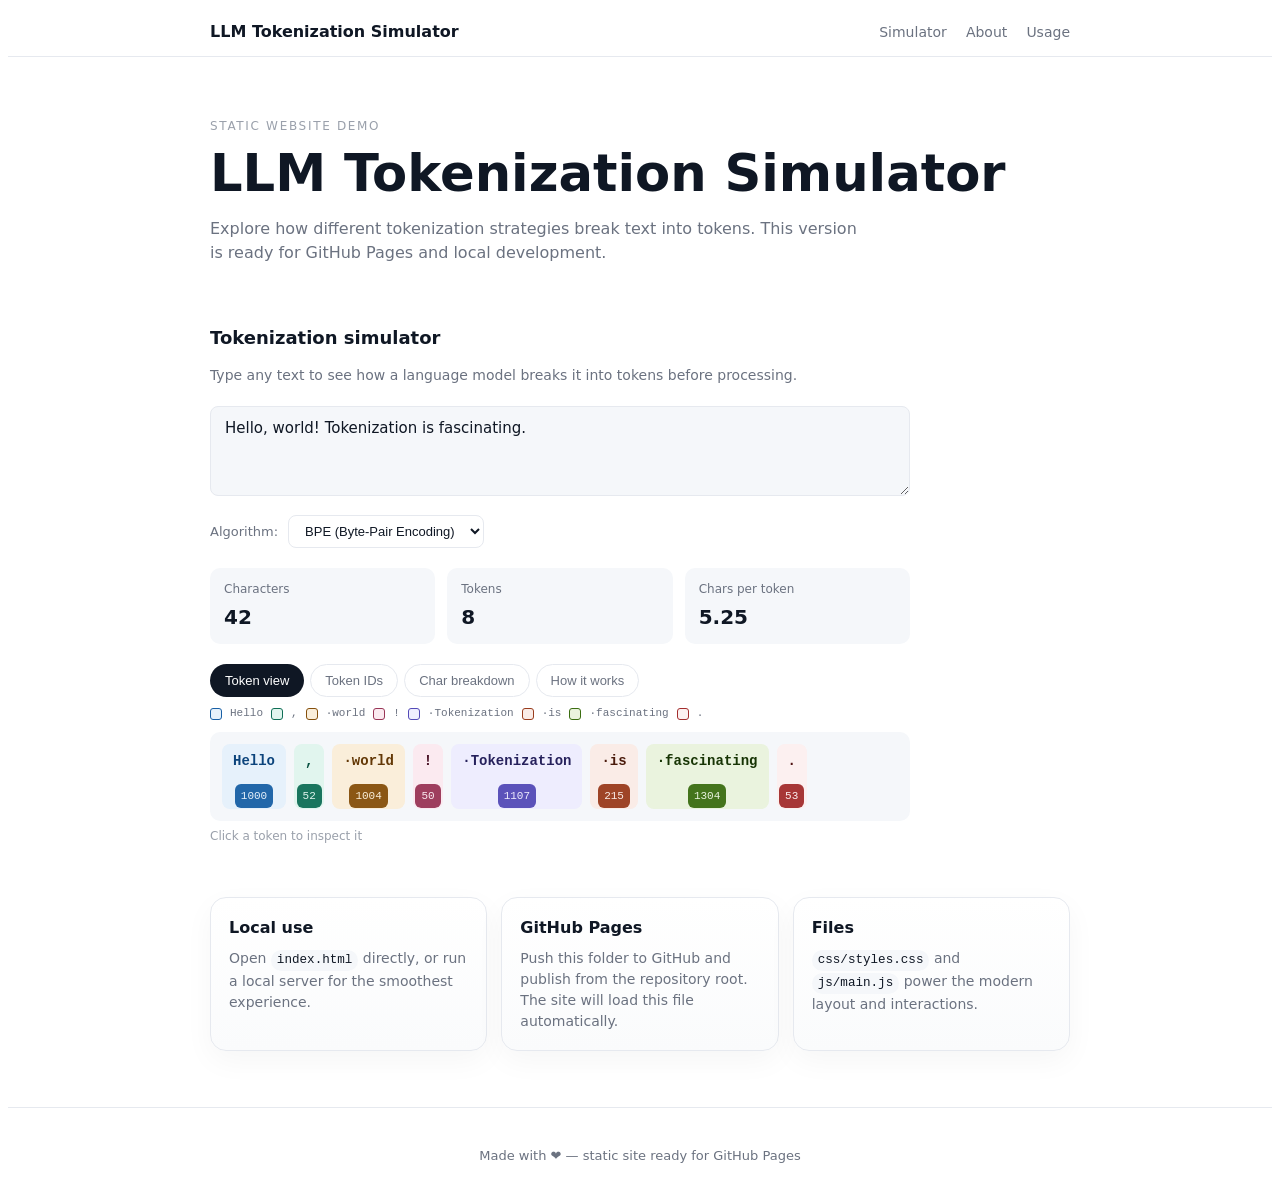
==== index.html @ 5b3cdf90 "Some edits" ====
<!doctype html>
<html lang="en">
<head>
  <meta charset="utf-8" />
  <meta name="viewport" content="width=device-width,initial-scale=1" />
  <title>LLM Tokenization Simulator</title>
  <meta name="description" content="Interactive simulator showing how text is tokenized by different algorithms (BPE, word-level, character-level)." />
  <link rel="stylesheet" href="css/styles.css" />
</head>
<body>
  <header class="site-header">
    <div class="container">
      <a class="brand" href="./">LLM Tokenization Simulator</a>
      <nav class="nav" aria-label="Primary">
        <a href="#sim">Simulator</a>
        <a href="#about">About</a>
        <a href="#usage">Usage</a>
      </nav>
    </div>
  </header>

  <main class="container">
    <section class="hero" id="about">
      <p class="eyebrow">Static website demo</p>
      <h1>LLM Tokenization Simulator</h1>
      <p class="hero-copy">Explore how different tokenization strategies break text into tokens. This version is ready for GitHub Pages and local development.</p>
    </section>

    <section class="wrap" id="sim" aria-labelledby="sim-title">
      <h2 id="sim-title">Tokenization simulator</h2>
      <p class="sub">Type any text to see how a language model breaks it into tokens before processing.</p>

      <textarea id="inp" placeholder="e.g. Hello, world! Tokenization is fascinating.">Hello, world! Tokenization is fascinating.</textarea>

      <div class="controls">
        <label for="algo" style="font-size:13px;color:var(--color-text-secondary)">Algorithm:</label>
        <select id="algo">
          <option value="bpe">BPE (Byte-Pair Encoding)</option>
          <option value="word">Whitespace / word-level</option>
          <option value="char">Character-level</option>
        </select>
      </div>

      <div class="stats">
        <div class="stat"><div class="stat-label">Characters</div><div class="stat-val" id="s-char">0</div></div>
        <div class="stat"><div class="stat-label">Tokens</div><div class="stat-val" id="s-tok">0</div></div>
        <div class="stat"><div class="stat-label">Chars per token</div><div class="stat-val" id="s-ratio">0</div></div>
      </div>

      <div class="tab-row" role="tablist" aria-label="Tokenization views">
        <button class="tab on" type="button" data-tab="vis">Token view</button>
        <button class="tab" type="button" data-tab="ids">Token IDs</button>
        <button class="tab" type="button" data-tab="chars">Char breakdown</button>
        <button class="tab" type="button" data-tab="learn">How it works</button>
      </div>

      <div id="tab-vis">
        <div class="legend" id="legend"></div>
        <div class="token-row" id="tok-row"><span class="empty">Start typing above...</span></div>
        <p class="hint">Click a token to inspect it</p>
        <div id="tok-detail"></div>
      </div>

      <div id="tab-ids" style="display:none">
        <div class="section-title">Token ID sequence</div>
        <div id="id-row" class="id-row"></div>
        <p class="hint">Each number is the vocabulary index the model sees — never raw text.</p>
      </div>

      <div id="tab-chars" style="display:none">
        <div class="section-title">Character → token mapping</div>
        <div class="char-row" id="char-row"></div>
        <div class="char-legend">
          <span class="legend-item"><span class="legend-swatch" style="background:#B5D4F4"></span>Start of token</span>
          <span class="legend-item"><span class="legend-swatch" style="background:#E6F1FB"></span>Continuation</span>
        </div>
      </div>

      <div id="tab-learn" style="display:none">
        <div class="info-box">
          <div class="info-box-title" id="learn-title"></div>
          <div class="info-body" id="learn-body"></div>
        </div>
        <div id="learn-facts" class="learn-facts"></div>
      </div>
    </section>

    <section class="info-grid" id="usage">
      <article class="card">
        <h3>Local use</h3>
        <p>Open <span class="inline-code">index.html</span> directly, or run a local server for the smoothest experience.</p>
      </article>
      <article class="card">
        <h3>GitHub Pages</h3>
        <p>Push this folder to GitHub and publish from the repository root. The site will load this file automatically.</p>
      </article>
      <article class="card">
        <h3>Files</h3>
        <p><span class="inline-code">css/styles.css</span> and <span class="inline-code">js/main.js</span> power the modern layout and interactions.</p>
      </article>
    </section>
  </main>

  <footer class="site-footer">
    <div class="container">Made with ❤️ — static site ready for GitHub Pages</div>
  </footer>

  <script src="js/main.js" defer></script>
</body>
</html>
---- css/styles.css ----
:root{
  --font-sans: Inter, ui-sans-serif, system-ui, -apple-system, "Segoe UI", Roboto, "Helvetica Neue", Arial;
  --font-mono: ui-monospace, SFMono-Regular, Menlo, Monaco, "Roboto Mono", "Courier New", monospace;
  --color-background-primary:#ffffff;
  --color-background-secondary:#f5f7fa;
  --color-text-primary:#0f1724;
  --color-text-secondary:#6b7280;
  --color-text-tertiary:#9aa0ab;
  --color-border-secondary:#e6e9ef;
  --color-border-tertiary:#e0e4ea;
  --color-text-info:#0b61a6;
  --border-radius-md:10px;
  --container-max:900px;
}

*{box-sizing:border-box}
html,body{height:100%}
body{font-family:var(--font-sans);background:var(--color-background-primary);color:var(--color-text-primary);line-height:1.5}
.container{max-width:var(--container-max);margin:0 auto;padding:20px}
.site-header{border-bottom:1px solid var(--color-border-secondary);background:linear-gradient(180deg,rgba(255,255,255,0.6),transparent)}
.site-header .container{display:flex;align-items:center;justify-content:space-between;padding:12px 20px}
.brand{font-weight:600;color:var(--color-text-primary);text-decoration:none}
.nav a{margin-left:14px;color:var(--color-text-secondary);text-decoration:none;font-size:14px}

.wrap{padding:18px 0;max-width:700px}
h1{font-size:clamp(2rem,4vw,3.2rem);line-height:1.1;margin:0 0 10px;color:var(--color-text-primary)}
.hero{padding:28px 0 10px}
.eyebrow{font-size:12px;letter-spacing:.14em;text-transform:uppercase;color:var(--color-text-tertiary);margin-bottom:10px}
.hero-copy{max-width:64ch;font-size:16px;color:var(--color-text-secondary)}
.info-grid{display:grid;grid-template-columns:repeat(3,1fr);gap:14px;margin:22px 0 6px}
.card{padding:18px;border:1px solid var(--color-border-secondary);border-radius:16px;background:linear-gradient(180deg,#fff, #fafbfc);box-shadow:0 10px 30px rgba(15,23,36,.04)}
.card h3{margin:0 0 8px;font-size:16px;color:var(--color-text-primary)}
.card p{margin:0;color:var(--color-text-secondary);font-size:14px}
.inline-code{display:inline-block;padding:1px 6px;border-radius:999px;background:var(--color-background-secondary);font-family:var(--font-mono);font-size:.9em;color:var(--color-text-primary)}
h2{font-size:18px;font-weight:600;color:var(--color-text-primary);margin-bottom:6px}
.sub{font-size:14px;color:var(--color-text-secondary);margin-bottom:1.25rem}
textarea{width:100%;min-height:90px;padding:12px 14px;font-size:15px;font-family:var(--font-sans);resize:vertical;border-radius:8px;background:var(--color-background-secondary);color:var(--color-text-primary);border:1px solid var(--color-border-secondary)}
textarea:focus{outline:none;border-color:var(--color-text-info);box-shadow:0 4px 18px rgba(11,97,166,0.08)}
.controls{display:flex;gap:10px;flex-wrap:wrap;margin-top:12px;align-items:center}
select{padding:7px 12px;font-size:13px;border-radius:8px;border:1px solid var(--color-border-secondary);background:transparent;color:var(--color-text-primary)}
.stats{display:grid;grid-template-columns:repeat(3,1fr);gap:12px;margin:1.25rem 0}
.stat{background:var(--color-background-secondary);border-radius:10px;padding:12px 14px}
.stat-label{font-size:12px;color:var(--color-text-secondary);margin-bottom:4px}
.stat-val{font-size:20px;font-weight:600;color:var(--color-text-primary)}
.tab-row{display:flex;gap:6px;margin-bottom:8px}
.tab{padding:8px 14px;border-radius:999px;border:1px solid var(--color-border-secondary);font-size:13px;cursor:pointer;background:transparent;color:var(--color-text-secondary);transition:all .15s}
.tab.on{background:var(--color-text-primary);color:var(--color-background-primary);border-color:transparent}
.legend{display:flex;flex-wrap:wrap;gap:8px;margin-bottom:10px}
.legend-item{display:flex;align-items:center;gap:8px;font-size:12px;color:var(--color-text-secondary)}
.legend-swatch{width:12px;height:12px;border-radius:3px}
.token-row{display:flex;flex-wrap:wrap;gap:8px;min-height:40px;padding:12px;background:var(--color-background-secondary);border-radius:10px}
.tok{display:inline-flex;flex-direction:column;align-items:center;border-radius:8px;overflow:hidden;cursor:pointer;transition:transform .12s;border:1px solid transparent}
.tok:hover{transform:translateY(-3px)}
.tok.active{border-color:rgba(0,0,0,.08)}
.tok-text{padding:6px 10px;font-size:14px;font-family:var(--font-mono);font-weight:600;white-space:pre}
.tok-id{padding:4px 6px;font-size:11px;font-family:var(--font-mono);opacity:.95;border-radius:6px;margin-top:6px}
.char-row{display:flex;flex-wrap:wrap;gap:6px;min-height:36px;padding:10px;background:var(--color-background-secondary);border-radius:10px;font-family:var(--font-mono);font-size:13px}
.char-box{padding:4px 8px;border-radius:6px}
.info-box{margin-top:1.25rem;padding:14px;border-radius:10px;background:var(--color-background-secondary);border:1px solid var(--color-border-tertiary)}
.info-box-title{font-size:14px;font-weight:600;color:var(--color-text-primary);margin-bottom:6px}
.info-body{font-size:13px;color:var(--color-text-secondary);line-height:1.6}
.hint{font-size:12px;color:var(--color-text-tertiary);margin-top:6px}
.id-row{font-family:var(--font-mono);font-size:13px;padding:12px;background:var(--color-background-secondary);border-radius:10px;word-break:break-all;line-height:1.9;color:var(--color-text-primary)}

.site-footer{border-top:1px solid var(--color-border-secondary);margin-top:30px;padding:18px 0;text-align:center;color:var(--color-text-secondary);font-size:13px}

.learn-facts{display:grid;grid-template-columns:repeat(2,1fr);gap:10px;margin-top:10px}
.char-legend{display:flex;gap:10px;flex-wrap:wrap;margin-top:10px}

@media (max-width:640px){
  .stats{grid-template-columns:repeat(1,1fr)}
  .site-header .container{padding:12px}
  .info-grid{grid-template-columns:1fr}
  .learn-facts{grid-template-columns:1fr}
}
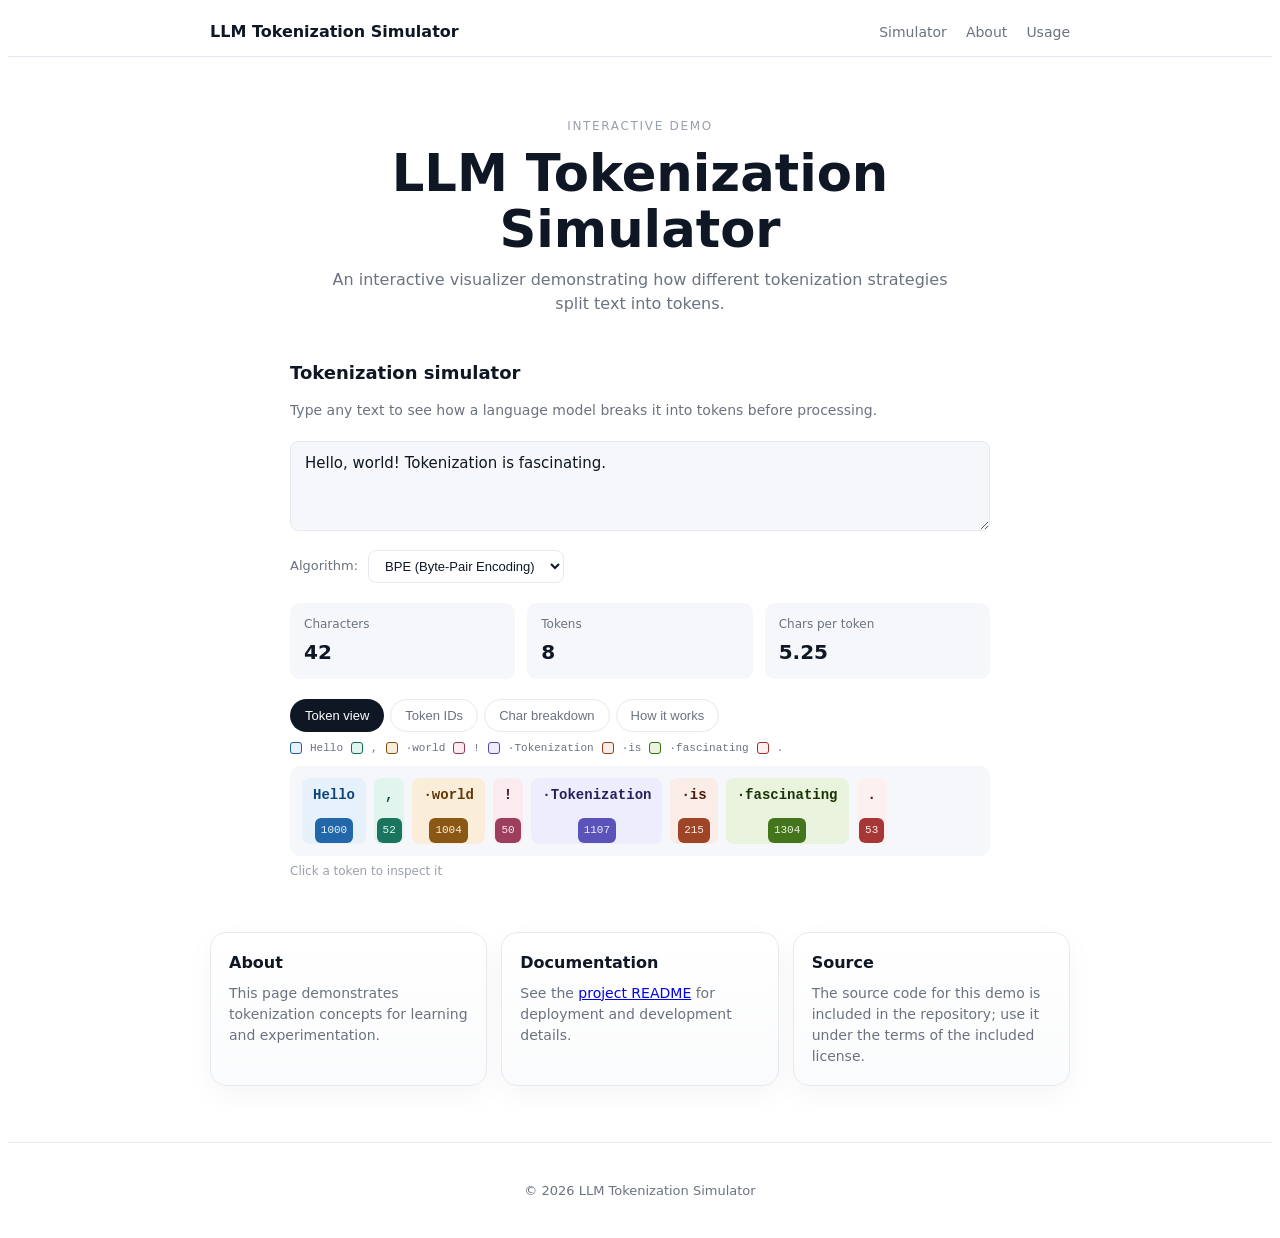
==== commit 2c6fda15: "Update index.html for improved clarity and interactivity in demo content" ====
--- a/index.html
+++ b/index.html
@@ -21,9 +21,9 @@
 
   <main class="container">
     <section class="hero" id="about">
-      <p class="eyebrow">Static website demo</p>
+      <p class="eyebrow">Interactive demo</p>
       <h1>LLM Tokenization Simulator</h1>
-      <p class="hero-copy">Explore how different tokenization strategies break text into tokens. This version is ready for GitHub Pages and local development.</p>
+      <p class="hero-copy">An interactive visualizer demonstrating how different tokenization strategies split text into tokens.</p>
     </section>
 
     <section class="wrap" id="sim" aria-labelledby="sim-title">
@@ -87,22 +87,22 @@
 
     <section class="info-grid" id="usage">
       <article class="card">
-        <h3>Local use</h3>
-        <p>Open <span class="inline-code">index.html</span> directly, or run a local server for the smoothest experience.</p>
+        <h3>About</h3>
+        <p>This page demonstrates tokenization concepts for learning and experimentation.</p>
       </article>
       <article class="card">
-        <h3>GitHub Pages</h3>
-        <p>Push this folder to GitHub and publish from the repository root. The site will load this file automatically.</p>
+        <h3>Documentation</h3>
+        <p>See the <a href="README.md">project README</a> for deployment and development details.</p>
       </article>
       <article class="card">
-        <h3>Files</h3>
-        <p><span class="inline-code">css/styles.css</span> and <span class="inline-code">js/main.js</span> power the modern layout and interactions.</p>
+        <h3>Source</h3>
+        <p>The source code for this demo is included in the repository; use it under the terms of the included license.</p>
       </article>
     </section>
   </main>
 
   <footer class="site-footer">
-    <div class="container">Made with ❤️ — static site ready for GitHub Pages</div>
+    <div class="container">© 2026 LLM Tokenization Simulator</div>
   </footer>
 
   <script src="js/main.js" defer></script>
--- a/css/styles.css
+++ b/css/styles.css
@@ -16,13 +16,23 @@
 *{box-sizing:border-box}
 html,body{height:100%}
 body{font-family:var(--font-sans);background:var(--color-background-primary);color:var(--color-text-primary);line-height:1.5}
-.container{max-width:var(--container-max);margin:0 auto;padding:20px}
+.container{max-width:var(--container-max);margin:0 auto;padding:20px;width:100%}
 .site-header{border-bottom:1px solid var(--color-border-secondary);background:linear-gradient(180deg,rgba(255,255,255,0.6),transparent)}
 .site-header .container{display:flex;align-items:center;justify-content:space-between;padding:12px 20px}
 .brand{font-weight:600;color:var(--color-text-primary);text-decoration:none}
 .nav a{margin-left:14px;color:var(--color-text-secondary);text-decoration:none;font-size:14px}
 
-.wrap{padding:18px 0;max-width:700px}
+.wrap{padding:18px 0;max-width:700px;margin:0 auto}
+h1{font-size:clamp(2rem,4vw,3.2rem);line-height:1.1;margin:0 0 10px;color:var(--color-text-primary)}
+.hero{padding:28px 0 10px;text-align:center;max-width:760px;margin:0 auto}
+.hero-copy{max-width:64ch;font-size:16px;color:var(--color-text-secondary);margin:0 auto}
+.info-grid{display:grid;grid-template-columns:repeat(3,1fr);gap:14px;margin:22px auto 6px;max-width:900px}
+.site-footer .container{text-align:center}
+h1{font-size:clamp(2rem,4vw,3.2rem);line-height:1.1;margin:0 0 10px;color:var(--color-text-primary)}
+.hero{padding:28px 0 10px}
+.eyebrow{font-size:12px;letter-spacing:.14em;text-transform:uppercase;color:var(--color-text-tertiary);margin-bottom:10px}
+.hero-copy{max-width:64ch;font-size:16px;color:var(--color-text-secondary)}
+.info-grid{display:grid;grid-template-columns:repeat(3,1fr);gap:14px;margin:22px 0 6px}
 h1{font-size:clamp(2rem,4vw,3.2rem);line-height:1.1;margin:0 0 10px;color:var(--color-text-primary)}
 .hero{padding:28px 0 10px}
 .eyebrow{font-size:12px;letter-spacing:.14em;text-transform:uppercase;color:var(--color-text-tertiary);margin-bottom:10px}
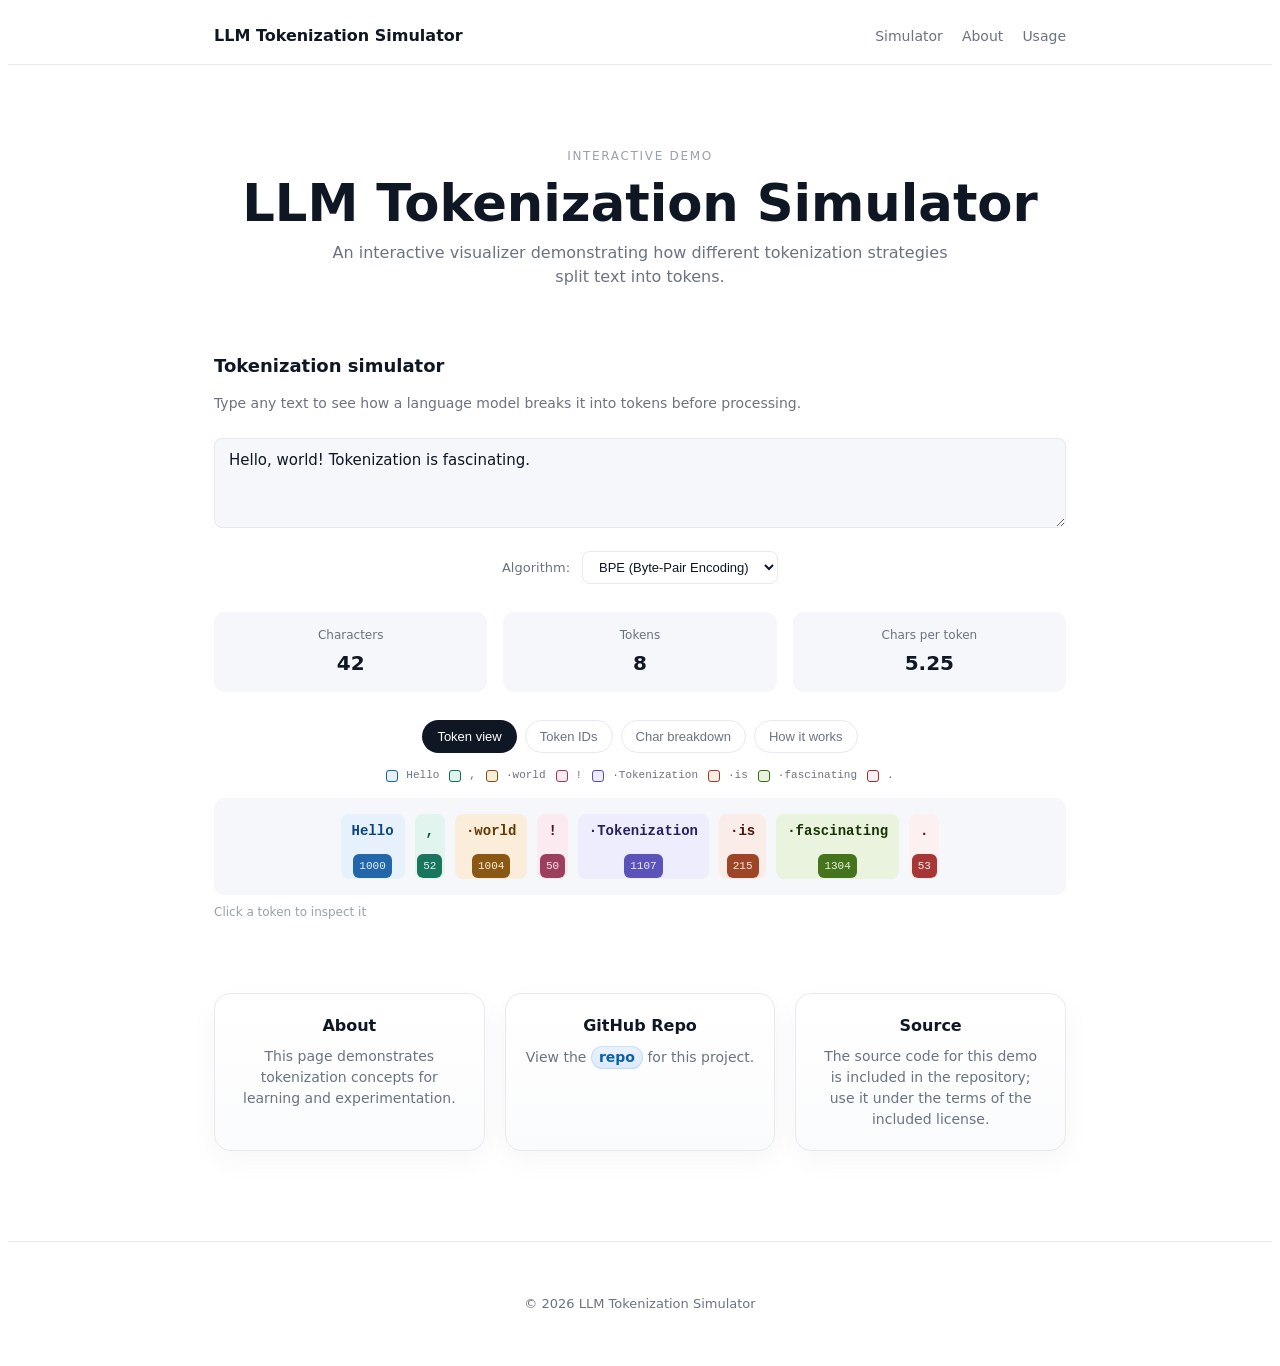
==== commit a45daa59: "Update README and index.html for improved clarity and GitHub repository link" ====
--- a/index.html
+++ b/index.html
@@ -91,8 +91,8 @@
         <p>This page demonstrates tokenization concepts for learning and experimentation.</p>
       </article>
       <article class="card">
-        <h3>Documentation</h3>
-        <p>See the <a href="README.md">project README</a> for deployment and development details.</p>
+        <h3>GitHub Repo</h3>
+        <p>View the <a class="repo-link" href="https://github.com/Michael-lhany/Tokenization" target="_blank" rel="noreferrer">repo</a> for this project.</p>
       </article>
       <article class="card">
         <h3>Source</h3>
--- a/css/styles.css
+++ b/css/styles.css
@@ -16,70 +16,62 @@
 *{box-sizing:border-box}
 html,body{height:100%}
 body{font-family:var(--font-sans);background:var(--color-background-primary);color:var(--color-text-primary);line-height:1.5}
-.container{max-width:var(--container-max);margin:0 auto;padding:20px;width:100%}
+.container{max-width:var(--container-max);margin:0 auto;padding:28px 24px;width:100%}
 .site-header{border-bottom:1px solid var(--color-border-secondary);background:linear-gradient(180deg,rgba(255,255,255,0.6),transparent)}
-.site-header .container{display:flex;align-items:center;justify-content:space-between;padding:12px 20px}
+.site-header .container{display:flex;align-items:center;justify-content:space-between;padding:16px 24px}
 .brand{font-weight:600;color:var(--color-text-primary);text-decoration:none}
 .nav a{margin-left:14px;color:var(--color-text-secondary);text-decoration:none;font-size:14px}
 
-.wrap{padding:18px 0;max-width:700px;margin:0 auto}
+.wrap{padding:30px 0 24px;max-width:860px;margin:0 auto}
 h1{font-size:clamp(2rem,4vw,3.2rem);line-height:1.1;margin:0 0 10px;color:var(--color-text-primary)}
-.hero{padding:28px 0 10px;text-align:center;max-width:760px;margin:0 auto}
+.hero{padding:42px 0 18px;text-align:center;max-width:900px;margin:0 auto}
 .hero-copy{max-width:64ch;font-size:16px;color:var(--color-text-secondary);margin:0 auto}
-.info-grid{display:grid;grid-template-columns:repeat(3,1fr);gap:14px;margin:22px auto 6px;max-width:900px}
+.info-grid{display:grid;grid-template-columns:repeat(3,minmax(0,1fr));gap:20px;margin:36px auto 14px;max-width:1120px;justify-items:center}
 .site-footer .container{text-align:center}
-h1{font-size:clamp(2rem,4vw,3.2rem);line-height:1.1;margin:0 0 10px;color:var(--color-text-primary)}
-.hero{padding:28px 0 10px}
 .eyebrow{font-size:12px;letter-spacing:.14em;text-transform:uppercase;color:var(--color-text-tertiary);margin-bottom:10px}
-.hero-copy{max-width:64ch;font-size:16px;color:var(--color-text-secondary)}
-.info-grid{display:grid;grid-template-columns:repeat(3,1fr);gap:14px;margin:22px 0 6px}
-h1{font-size:clamp(2rem,4vw,3.2rem);line-height:1.1;margin:0 0 10px;color:var(--color-text-primary)}
-.hero{padding:28px 0 10px}
-.eyebrow{font-size:12px;letter-spacing:.14em;text-transform:uppercase;color:var(--color-text-tertiary);margin-bottom:10px}
-.hero-copy{max-width:64ch;font-size:16px;color:var(--color-text-secondary)}
-.info-grid{display:grid;grid-template-columns:repeat(3,1fr);gap:14px;margin:22px 0 6px}
-.card{padding:18px;border:1px solid var(--color-border-secondary);border-radius:16px;background:linear-gradient(180deg,#fff, #fafbfc);box-shadow:0 10px 30px rgba(15,23,36,.04)}
+.card{width:100%;padding:20px;border:1px solid var(--color-border-secondary);border-radius:16px;background:linear-gradient(180deg,#fff,#fafbfc);box-shadow:0 10px 30px rgba(15,23,36,.04);text-align:center}
 .card h3{margin:0 0 8px;font-size:16px;color:var(--color-text-primary)}
 .card p{margin:0;color:var(--color-text-secondary);font-size:14px}
+.repo-link{display:inline-block;padding:1px 8px;border-radius:999px;background:linear-gradient(180deg,#e9f2ff,#dce9ff);color:var(--color-text-info);text-decoration:none;font-weight:600;box-shadow:inset 0 0 0 1px rgba(11,97,166,.12)}
+.repo-link:hover{background:linear-gradient(180deg,#dce9ff,#cfe0fb);text-decoration:none}
 .inline-code{display:inline-block;padding:1px 6px;border-radius:999px;background:var(--color-background-secondary);font-family:var(--font-mono);font-size:.9em;color:var(--color-text-primary)}
 h2{font-size:18px;font-weight:600;color:var(--color-text-primary);margin-bottom:6px}
-.sub{font-size:14px;color:var(--color-text-secondary);margin-bottom:1.25rem}
+.sub{font-size:14px;color:var(--color-text-secondary);margin-bottom:1.5rem}
 textarea{width:100%;min-height:90px;padding:12px 14px;font-size:15px;font-family:var(--font-sans);resize:vertical;border-radius:8px;background:var(--color-background-secondary);color:var(--color-text-primary);border:1px solid var(--color-border-secondary)}
 textarea:focus{outline:none;border-color:var(--color-text-info);box-shadow:0 4px 18px rgba(11,97,166,0.08)}
-.controls{display:flex;gap:10px;flex-wrap:wrap;margin-top:12px;align-items:center}
+.controls{display:flex;gap:12px;flex-wrap:wrap;margin-top:16px;align-items:center;justify-content:center}
 select{padding:7px 12px;font-size:13px;border-radius:8px;border:1px solid var(--color-border-secondary);background:transparent;color:var(--color-text-primary)}
-.stats{display:grid;grid-template-columns:repeat(3,1fr);gap:12px;margin:1.25rem 0}
-.stat{background:var(--color-background-secondary);border-radius:10px;padding:12px 14px}
+.stats{display:grid;grid-template-columns:repeat(3,minmax(0,1fr));gap:16px;margin:1.75rem auto;justify-items:center;max-width:900px}
+.stat{width:100%;background:var(--color-background-secondary);border-radius:10px;padding:14px 16px;text-align:center}
 .stat-label{font-size:12px;color:var(--color-text-secondary);margin-bottom:4px}
 .stat-val{font-size:20px;font-weight:600;color:var(--color-text-primary)}
-.tab-row{display:flex;gap:6px;margin-bottom:8px}
+.tab-row{display:flex;gap:8px;margin:0 auto 14px;flex-wrap:wrap;justify-content:center}
 .tab{padding:8px 14px;border-radius:999px;border:1px solid var(--color-border-secondary);font-size:13px;cursor:pointer;background:transparent;color:var(--color-text-secondary);transition:all .15s}
 .tab.on{background:var(--color-text-primary);color:var(--color-background-primary);border-color:transparent}
-.legend{display:flex;flex-wrap:wrap;gap:8px;margin-bottom:10px}
+.legend{display:flex;flex-wrap:wrap;gap:10px;margin:0 auto 14px;justify-content:center}
 .legend-item{display:flex;align-items:center;gap:8px;font-size:12px;color:var(--color-text-secondary)}
 .legend-swatch{width:12px;height:12px;border-radius:3px}
-.token-row{display:flex;flex-wrap:wrap;gap:8px;min-height:40px;padding:12px;background:var(--color-background-secondary);border-radius:10px}
+.token-row{display:flex;flex-wrap:wrap;gap:10px;min-height:40px;padding:16px;background:var(--color-background-secondary);border-radius:10px;justify-content:center}
 .tok{display:inline-flex;flex-direction:column;align-items:center;border-radius:8px;overflow:hidden;cursor:pointer;transition:transform .12s;border:1px solid transparent}
 .tok:hover{transform:translateY(-3px)}
 .tok.active{border-color:rgba(0,0,0,.08)}
 .tok-text{padding:6px 10px;font-size:14px;font-family:var(--font-mono);font-weight:600;white-space:pre}
 .tok-id{padding:4px 6px;font-size:11px;font-family:var(--font-mono);opacity:.95;border-radius:6px;margin-top:6px}
-.char-row{display:flex;flex-wrap:wrap;gap:6px;min-height:36px;padding:10px;background:var(--color-background-secondary);border-radius:10px;font-family:var(--font-mono);font-size:13px}
+.char-row{display:flex;flex-wrap:wrap;gap:8px;min-height:36px;padding:14px;background:var(--color-background-secondary);border-radius:10px;font-family:var(--font-mono);font-size:13px;justify-content:center}
 .char-box{padding:4px 8px;border-radius:6px}
-.info-box{margin-top:1.25rem;padding:14px;border-radius:10px;background:var(--color-background-secondary);border:1px solid var(--color-border-tertiary)}
+.info-box{margin:1.5rem auto 0;padding:16px;border-radius:10px;background:var(--color-background-secondary);border:1px solid var(--color-border-tertiary);max-width:860px}
 .info-box-title{font-size:14px;font-weight:600;color:var(--color-text-primary);margin-bottom:6px}
 .info-body{font-size:13px;color:var(--color-text-secondary);line-height:1.6}
-.hint{font-size:12px;color:var(--color-text-tertiary);margin-top:6px}
-.id-row{font-family:var(--font-mono);font-size:13px;padding:12px;background:var(--color-background-secondary);border-radius:10px;word-break:break-all;line-height:1.9;color:var(--color-text-primary)}
-
-.site-footer{border-top:1px solid var(--color-border-secondary);margin-top:30px;padding:18px 0;text-align:center;color:var(--color-text-secondary);font-size:13px}
-
-.learn-facts{display:grid;grid-template-columns:repeat(2,1fr);gap:10px;margin-top:10px}
-.char-legend{display:flex;gap:10px;flex-wrap:wrap;margin-top:10px}
+.hint{font-size:12px;color:var(--color-text-tertiary);margin-top:8px}
+.id-row{font-family:var(--font-mono);font-size:13px;padding:14px;background:var(--color-background-secondary);border-radius:10px;word-break:break-all;line-height:1.9;color:var(--color-text-primary);text-align:center}
+.site-footer{border-top:1px solid var(--color-border-secondary);margin-top:48px;padding:24px 0;text-align:center;color:var(--color-text-secondary);font-size:13px}
+.learn-facts{display:grid;grid-template-columns:repeat(2,minmax(0,1fr));gap:12px;margin:12px auto 0;max-width:860px;justify-items:center}
+.char-legend{display:flex;gap:12px;flex-wrap:wrap;margin-top:12px;justify-content:center}
 
 @media (max-width:640px){
   .stats{grid-template-columns:repeat(1,1fr)}
-  .site-header .container{padding:12px}
+  .container{padding:20px 16px}
+  .site-header .container{padding:14px 16px}
   .info-grid{grid-template-columns:1fr}
   .learn-facts{grid-template-columns:1fr}
 }
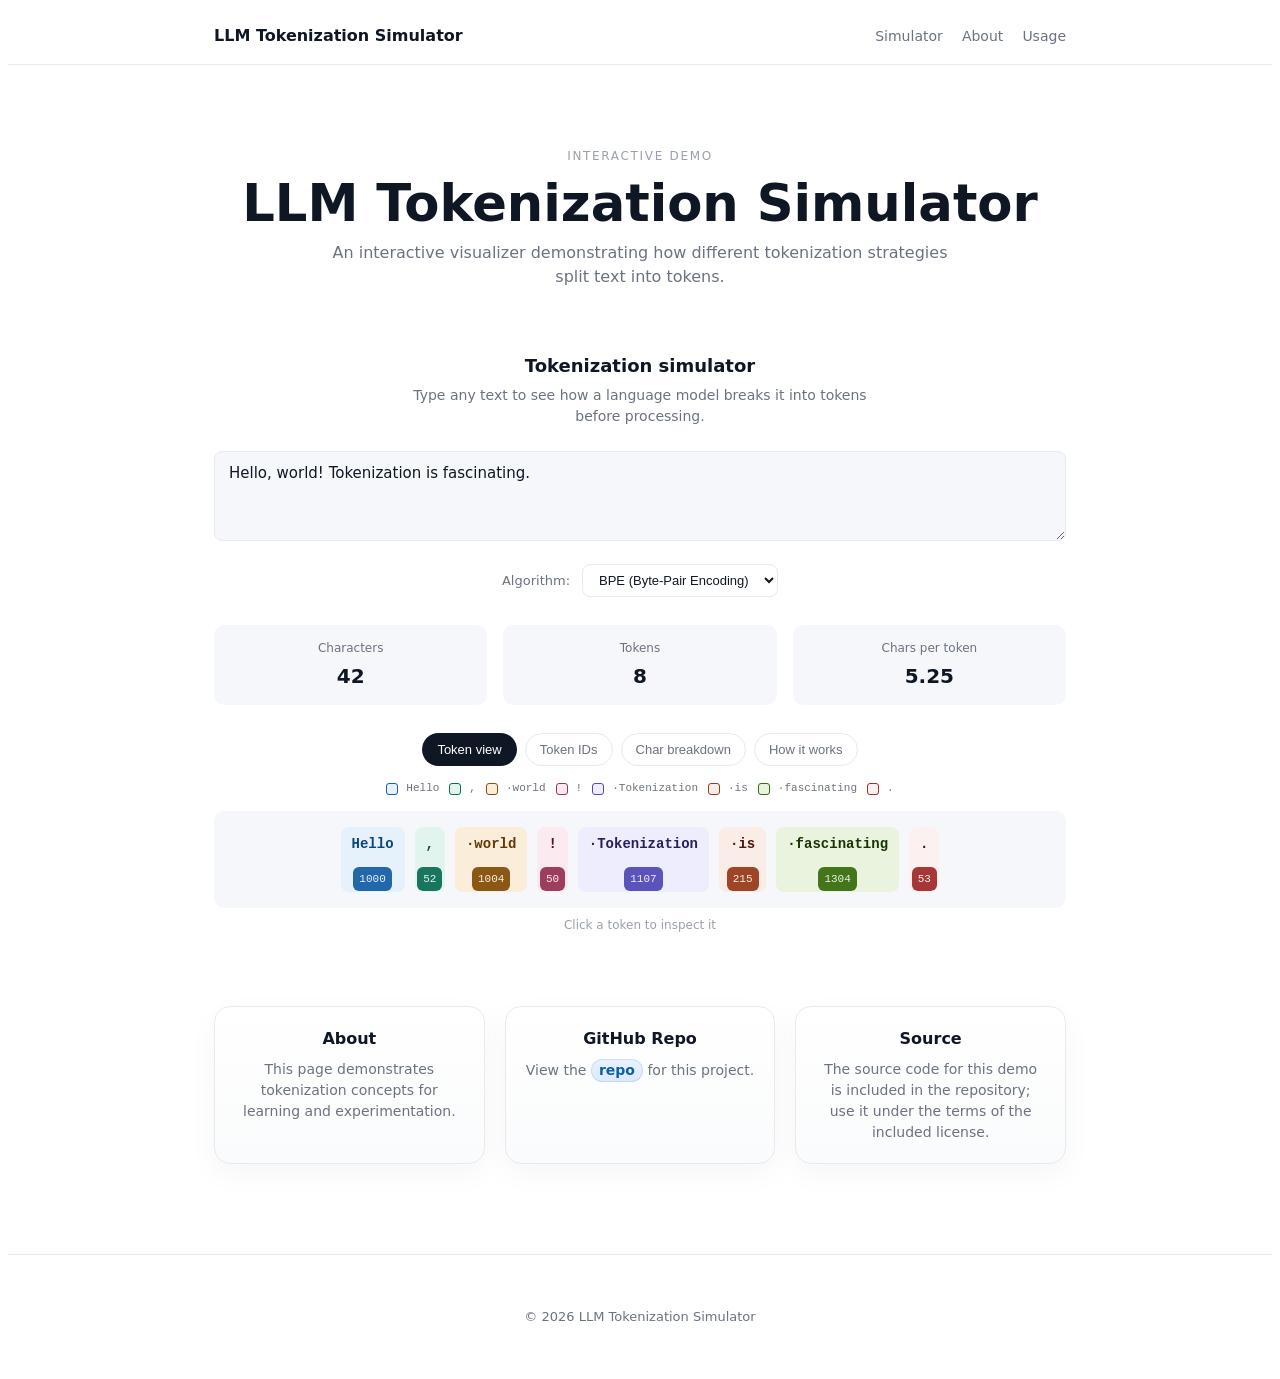
==== commit 55a559d9: "Add optional Cloudflare Web Analytics integration to index.html and update README" ====
--- a/index.html
+++ b/index.html
@@ -5,6 +5,17 @@
   <meta name="viewport" content="width=device-width,initial-scale=1" />
   <title>LLM Tokenization Simulator</title>
   <meta name="description" content="Interactive simulator showing how text is tokenized by different algorithms (BPE, word-level, character-level)." />
+  <script>
+    (function () {
+      const analyticsToken = "130a5f2f20254cdea8edfe001cabdd80";
+      if (!analyticsToken || analyticsToken === "130a5f2f20254cdea8edfe001cabdd80") return;
+      const script = document.createElement("script");
+      script.defer = true;
+      script.src = "https://static.cloudflareinsights.com/beacon.min.js";
+      script.setAttribute("data-cf-beacon", JSON.stringify({ token: analyticsToken }));
+      document.head.appendChild(script);
+    }());
+  </script>
   <link rel="stylesheet" href="css/styles.css" />
 </head>
 <body>
--- a/css/styles.css
+++ b/css/styles.css
@@ -35,8 +35,8 @@
 .repo-link{display:inline-block;padding:1px 8px;border-radius:999px;background:linear-gradient(180deg,#e9f2ff,#dce9ff);color:var(--color-text-info);text-decoration:none;font-weight:600;box-shadow:inset 0 0 0 1px rgba(11,97,166,.12)}
 .repo-link:hover{background:linear-gradient(180deg,#dce9ff,#cfe0fb);text-decoration:none}
 .inline-code{display:inline-block;padding:1px 6px;border-radius:999px;background:var(--color-background-secondary);font-family:var(--font-mono);font-size:.9em;color:var(--color-text-primary)}
-h2{font-size:18px;font-weight:600;color:var(--color-text-primary);margin-bottom:6px}
-.sub{font-size:14px;color:var(--color-text-secondary);margin-bottom:1.5rem}
+h2{font-size:18px;font-weight:600;color:var(--color-text-primary);margin-bottom:6px;text-align:center}
+.sub{font-size:14px;color:var(--color-text-secondary);margin:0 auto 1.5rem;max-width:56ch;text-align:center}
 textarea{width:100%;min-height:90px;padding:12px 14px;font-size:15px;font-family:var(--font-sans);resize:vertical;border-radius:8px;background:var(--color-background-secondary);color:var(--color-text-primary);border:1px solid var(--color-border-secondary)}
 textarea:focus{outline:none;border-color:var(--color-text-info);box-shadow:0 4px 18px rgba(11,97,166,0.08)}
 .controls{display:flex;gap:12px;flex-wrap:wrap;margin-top:16px;align-items:center;justify-content:center}
@@ -62,7 +62,7 @@
 .info-box{margin:1.5rem auto 0;padding:16px;border-radius:10px;background:var(--color-background-secondary);border:1px solid var(--color-border-tertiary);max-width:860px}
 .info-box-title{font-size:14px;font-weight:600;color:var(--color-text-primary);margin-bottom:6px}
 .info-body{font-size:13px;color:var(--color-text-secondary);line-height:1.6}
-.hint{font-size:12px;color:var(--color-text-tertiary);margin-top:8px}
+.hint{font-size:12px;color:var(--color-text-tertiary);margin-top:8px;text-align:center}
 .id-row{font-family:var(--font-mono);font-size:13px;padding:14px;background:var(--color-background-secondary);border-radius:10px;word-break:break-all;line-height:1.9;color:var(--color-text-primary);text-align:center}
 .site-footer{border-top:1px solid var(--color-border-secondary);margin-top:48px;padding:24px 0;text-align:center;color:var(--color-text-secondary);font-size:13px}
 .learn-facts{display:grid;grid-template-columns:repeat(2,minmax(0,1fr));gap:12px;margin:12px auto 0;max-width:860px;justify-items:center}
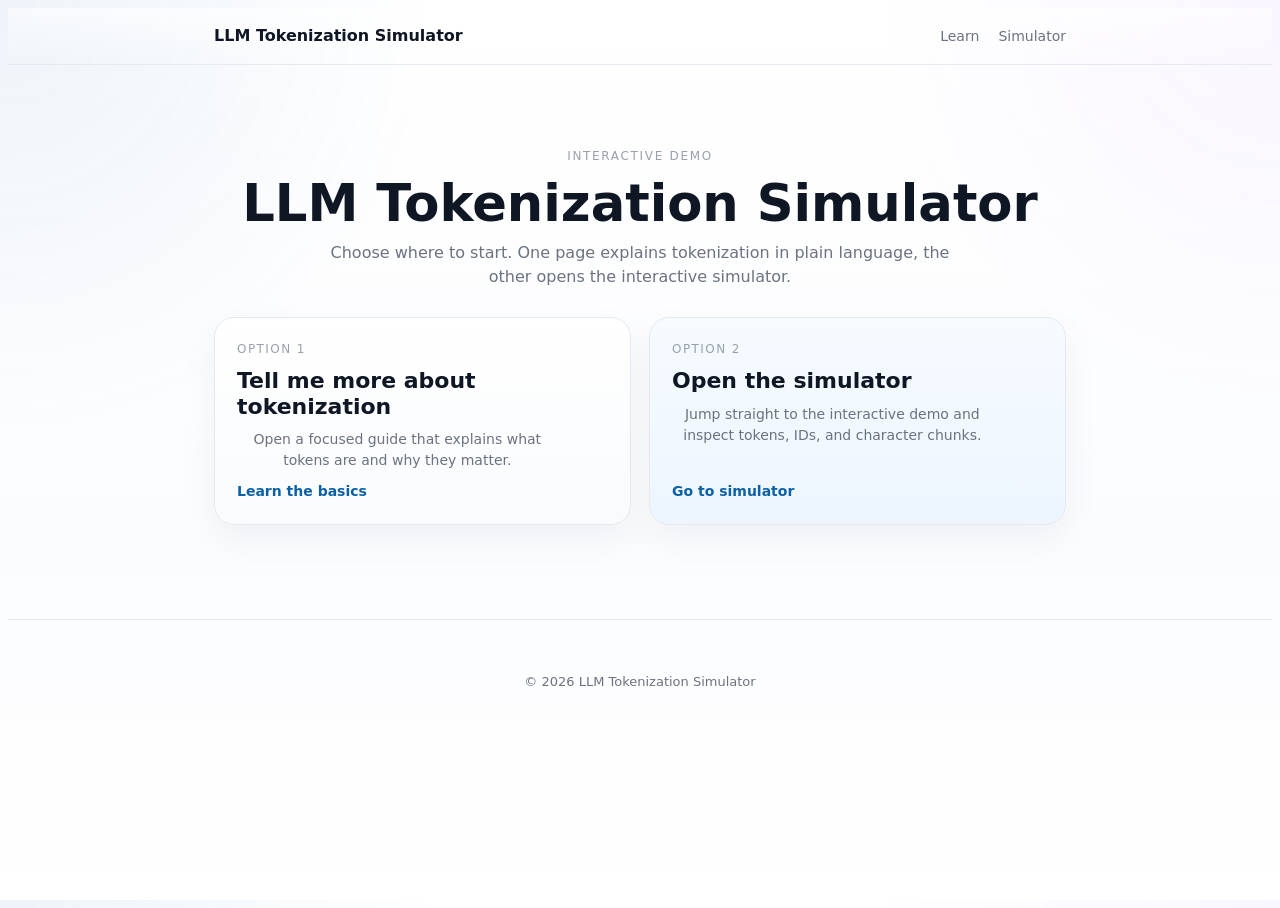
==== commit b1207b3e: "Refactor tokenization simulator: update styles, restructure HTML, and add educational content on tok" ====
--- a/index.html
+++ b/index.html
@@ -5,17 +5,6 @@
   <meta name="viewport" content="width=device-width,initial-scale=1" />
   <title>LLM Tokenization Simulator</title>
   <meta name="description" content="Interactive simulator showing how text is tokenized by different algorithms (BPE, word-level, character-level)." />
-  <script>
-    (function () {
-      const analyticsToken = "130a5f2f20254cdea8edfe001cabdd80";
-      if (!analyticsToken || analyticsToken === "130a5f2f20254cdea8edfe001cabdd80") return;
-      const script = document.createElement("script");
-      script.defer = true;
-      script.src = "https://static.cloudflareinsights.com/beacon.min.js";
-      script.setAttribute("data-cf-beacon", JSON.stringify({ token: analyticsToken }));
-      document.head.appendChild(script);
-    }());
-  </script>
   <link rel="stylesheet" href="css/styles.css" />
 </head>
 <body>
@@ -23,99 +12,37 @@
     <div class="container">
       <a class="brand" href="./">LLM Tokenization Simulator</a>
       <nav class="nav" aria-label="Primary">
-        <a href="#sim">Simulator</a>
-        <a href="#about">About</a>
-        <a href="#usage">Usage</a>
+        <a href="learn.html">Learn</a>
+        <a href="simulator.html">Simulator</a>
       </nav>
     </div>
   </header>
 
   <main class="container">
-    <section class="hero" id="about">
+    <section class="hero" id="home">
       <p class="eyebrow">Interactive demo</p>
       <h1>LLM Tokenization Simulator</h1>
-      <p class="hero-copy">An interactive visualizer demonstrating how different tokenization strategies split text into tokens.</p>
-    </section>
+      <p class="hero-copy">Choose where to start. One page explains tokenization in plain language, the other opens the interactive simulator.</p>
 
-    <section class="wrap" id="sim" aria-labelledby="sim-title">
-      <h2 id="sim-title">Tokenization simulator</h2>
-      <p class="sub">Type any text to see how a language model breaks it into tokens before processing.</p>
-
-      <textarea id="inp" placeholder="e.g. Hello, world! Tokenization is fascinating.">Hello, world! Tokenization is fascinating.</textarea>
-
-      <div class="controls">
-        <label for="algo" style="font-size:13px;color:var(--color-text-secondary)">Algorithm:</label>
-        <select id="algo">
-          <option value="bpe">BPE (Byte-Pair Encoding)</option>
-          <option value="word">Whitespace / word-level</option>
-          <option value="char">Character-level</option>
-        </select>
+      <div class="choice-grid" aria-label="Home options">
+        <a class="choice-card" href="learn.html">
+          <span class="choice-kicker">Option 1</span>
+          <h2>Tell me more about tokenization</h2>
+          <p>Open a focused guide that explains what tokens are and why they matter.</p>
+          <span class="choice-action">Learn the basics</span>
+        </a>
+        <a class="choice-card choice-card-accent" href="simulator.html">
+          <span class="choice-kicker">Option 2</span>
+          <h2>Open the simulator</h2>
+          <p>Jump straight to the interactive demo and inspect tokens, IDs, and character chunks.</p>
+          <span class="choice-action">Go to simulator</span>
+        </a>
       </div>
-
-      <div class="stats">
-        <div class="stat"><div class="stat-label">Characters</div><div class="stat-val" id="s-char">0</div></div>
-        <div class="stat"><div class="stat-label">Tokens</div><div class="stat-val" id="s-tok">0</div></div>
-        <div class="stat"><div class="stat-label">Chars per token</div><div class="stat-val" id="s-ratio">0</div></div>
-      </div>
-
-      <div class="tab-row" role="tablist" aria-label="Tokenization views">
-        <button class="tab on" type="button" data-tab="vis">Token view</button>
-        <button class="tab" type="button" data-tab="ids">Token IDs</button>
-        <button class="tab" type="button" data-tab="chars">Char breakdown</button>
-        <button class="tab" type="button" data-tab="learn">How it works</button>
-      </div>
-
-      <div id="tab-vis">
-        <div class="legend" id="legend"></div>
-        <div class="token-row" id="tok-row"><span class="empty">Start typing above...</span></div>
-        <p class="hint">Click a token to inspect it</p>
-        <div id="tok-detail"></div>
-      </div>
-
-      <div id="tab-ids" style="display:none">
-        <div class="section-title">Token ID sequence</div>
-        <div id="id-row" class="id-row"></div>
-        <p class="hint">Each number is the vocabulary index the model sees — never raw text.</p>
-      </div>
-
-      <div id="tab-chars" style="display:none">
-        <div class="section-title">Character → token mapping</div>
-        <div class="char-row" id="char-row"></div>
-        <div class="char-legend">
-          <span class="legend-item"><span class="legend-swatch" style="background:#B5D4F4"></span>Start of token</span>
-          <span class="legend-item"><span class="legend-swatch" style="background:#E6F1FB"></span>Continuation</span>
-        </div>
-      </div>
-
-      <div id="tab-learn" style="display:none">
-        <div class="info-box">
-          <div class="info-box-title" id="learn-title"></div>
-          <div class="info-body" id="learn-body"></div>
-        </div>
-        <div id="learn-facts" class="learn-facts"></div>
-      </div>
-    </section>
-
-    <section class="info-grid" id="usage">
-      <article class="card">
-        <h3>About</h3>
-        <p>This page demonstrates tokenization concepts for learning and experimentation.</p>
-      </article>
-      <article class="card">
-        <h3>GitHub Repo</h3>
-        <p>View the <a class="repo-link" href="https://github.com/Michael-lhany/Tokenization" target="_blank" rel="noreferrer">repo</a> for this project.</p>
-      </article>
-      <article class="card">
-        <h3>Source</h3>
-        <p>The source code for this demo is included in the repository; use it under the terms of the included license.</p>
-      </article>
     </section>
   </main>
 
   <footer class="site-footer">
     <div class="container">© 2026 LLM Tokenization Simulator</div>
   </footer>
-
-  <script src="js/main.js" defer></script>
 </body>
 </html>
--- a/css/styles.css
+++ b/css/styles.css
@@ -1,5 +1,5 @@
 :root{
-  --font-sans: Inter, ui-sans-serif, system-ui, -apple-system, "Segoe UI", Roboto, "Helvetica Neue", Arial;
+  --font-sans: "Avenir Next", "Segoe UI", ui-sans-serif, system-ui, -apple-system, Roboto, "Helvetica Neue", Arial;
   --font-mono: ui-monospace, SFMono-Regular, Menlo, Monaco, "Roboto Mono", "Courier New", monospace;
   --color-background-primary:#ffffff;
   --color-background-secondary:#f5f7fa;
@@ -15,7 +15,12 @@
 
 *{box-sizing:border-box}
 html,body{height:100%}
-body{font-family:var(--font-sans);background:var(--color-background-primary);color:var(--color-text-primary);line-height:1.5}
+html{scroll-behavior:smooth}
+body{font-family:var(--font-sans);background:
+  radial-gradient(circle at top left, rgba(11,97,166,.07), transparent 28%),
+  radial-gradient(circle at top right, rgba(149,72,255,.05), transparent 26%),
+  linear-gradient(180deg,#ffffff 0%,#fbfcfe 60%,#ffffff 100%);color:var(--color-text-primary);line-height:1.5}
+body.simulator-page{background:#ffffff}
 .container{max-width:var(--container-max);margin:0 auto;padding:28px 24px;width:100%}
 .site-header{border-bottom:1px solid var(--color-border-secondary);background:linear-gradient(180deg,rgba(255,255,255,0.6),transparent)}
 .site-header .container{display:flex;align-items:center;justify-content:space-between;padding:16px 24px}
@@ -26,7 +31,18 @@
 h1{font-size:clamp(2rem,4vw,3.2rem);line-height:1.1;margin:0 0 10px;color:var(--color-text-primary)}
 .hero{padding:42px 0 18px;text-align:center;max-width:900px;margin:0 auto}
 .hero-copy{max-width:64ch;font-size:16px;color:var(--color-text-secondary);margin:0 auto}
+.choice-grid{display:grid;grid-template-columns:repeat(2,minmax(0,1fr));gap:18px;margin:28px auto 0;max-width:920px}
+.choice-card{display:flex;flex-direction:column;align-items:flex-start;gap:10px;padding:22px;border:1px solid var(--color-border-secondary);border-radius:20px;background:linear-gradient(180deg,#ffffff,#f9fbfd);text-decoration:none;color:inherit;box-shadow:0 14px 36px rgba(15,23,36,.05);transition:transform .16s ease,box-shadow .16s ease,border-color .16s ease}
+.choice-card:hover{transform:translateY(-4px);box-shadow:0 18px 42px rgba(15,23,36,.09);border-color:#cdd8e6}
+.choice-card-accent{background:linear-gradient(180deg,#f6fbff,#edf5ff)}
+.choice-kicker{font-size:12px;letter-spacing:.12em;text-transform:uppercase;color:var(--color-text-tertiary)}
+.choice-card h2{margin:0;font-size:22px;line-height:1.15;text-align:left}
+.choice-card p{margin:0;color:var(--color-text-secondary);font-size:14px;max-width:36ch}
+.choice-action{margin-top:auto;display:inline-flex;align-items:center;gap:8px;font-weight:600;font-size:14px;color:var(--color-text-info)}
+.learn-overview{max-width:980px}
+.section-label{font-size:12px;letter-spacing:.14em;text-transform:uppercase;color:var(--color-text-tertiary);margin:0 0 10px;text-align:center}
 .info-grid{display:grid;grid-template-columns:repeat(3,minmax(0,1fr));gap:20px;margin:36px auto 14px;max-width:1120px;justify-items:center}
+.info-grid-learn{margin-top:22px}
 .site-footer .container{text-align:center}
 .eyebrow{font-size:12px;letter-spacing:.14em;text-transform:uppercase;color:var(--color-text-tertiary);margin-bottom:10px}
 .card{width:100%;padding:20px;border:1px solid var(--color-border-secondary);border-radius:16px;background:linear-gradient(180deg,#fff,#fafbfc);box-shadow:0 10px 30px rgba(15,23,36,.04);text-align:center}
@@ -48,6 +64,7 @@
 .tab-row{display:flex;gap:8px;margin:0 auto 14px;flex-wrap:wrap;justify-content:center}
 .tab{padding:8px 14px;border-radius:999px;border:1px solid var(--color-border-secondary);font-size:13px;cursor:pointer;background:transparent;color:var(--color-text-secondary);transition:all .15s}
 .tab.on{background:var(--color-text-primary);color:var(--color-background-primary);border-color:transparent}
+.tab-panel{padding:18px;border:1px solid var(--color-border-secondary);border-radius:18px;background:#ffffff;box-shadow:0 12px 30px rgba(15,23,36,.04)}
 .legend{display:flex;flex-wrap:wrap;gap:10px;margin:0 auto 14px;justify-content:center}
 .legend-item{display:flex;align-items:center;gap:8px;font-size:12px;color:var(--color-text-secondary)}
 .legend-swatch{width:12px;height:12px;border-radius:3px}
@@ -62,9 +79,12 @@
 .info-box{margin:1.5rem auto 0;padding:16px;border-radius:10px;background:var(--color-background-secondary);border:1px solid var(--color-border-tertiary);max-width:860px}
 .info-box-title{font-size:14px;font-weight:600;color:var(--color-text-primary);margin-bottom:6px}
 .info-body{font-size:13px;color:var(--color-text-secondary);line-height:1.6}
+.mini-note{margin-top:10px !important;font-size:12px !important;color:var(--color-text-tertiary) !important;line-height:1.5}
 .hint{font-size:12px;color:var(--color-text-tertiary);margin-top:8px;text-align:center}
 .id-row{font-family:var(--font-mono);font-size:13px;padding:14px;background:var(--color-background-secondary);border-radius:10px;word-break:break-all;line-height:1.9;color:var(--color-text-primary);text-align:center}
 .site-footer{border-top:1px solid var(--color-border-secondary);margin-top:48px;padding:24px 0;text-align:center;color:var(--color-text-secondary);font-size:13px}
+.simulator-page .site-footer{border-top:none}
+.simulator-page .site-footer .container{max-width:920px;background:var(--color-background-secondary);border:1px solid var(--color-border-secondary);border-radius:16px;padding:14px 20px}
 .learn-facts{display:grid;grid-template-columns:repeat(2,minmax(0,1fr));gap:12px;margin:12px auto 0;max-width:860px;justify-items:center}
 .char-legend{display:flex;gap:12px;flex-wrap:wrap;margin-top:12px;justify-content:center}
 
@@ -73,5 +93,7 @@
   .container{padding:20px 16px}
   .site-header .container{padding:14px 16px}
   .info-grid{grid-template-columns:1fr}
+  .choice-grid{grid-template-columns:1fr}
   .learn-facts{grid-template-columns:1fr}
+  .tab-panel{padding:14px}
 }
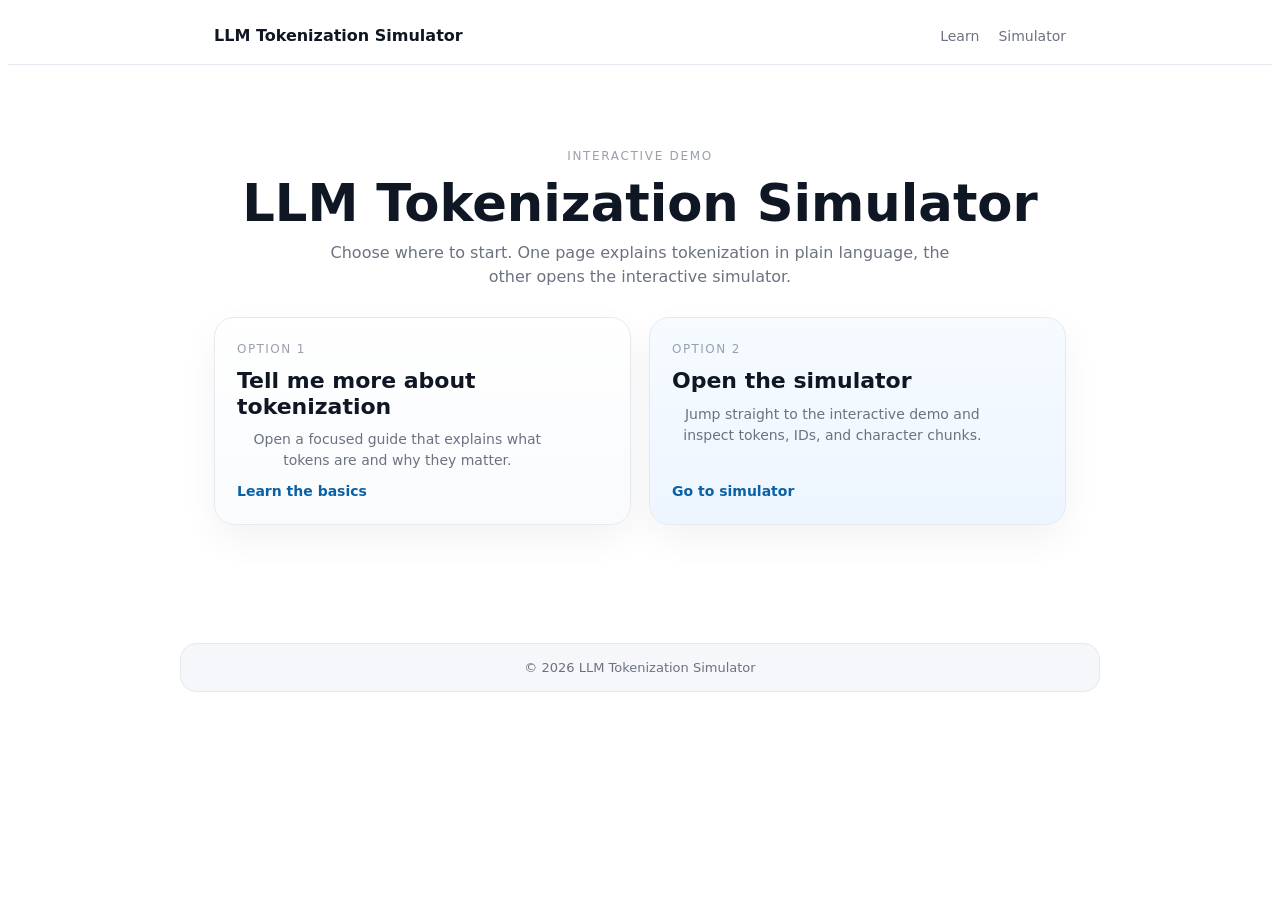
==== commit f89b11b9: "Enhance learning pages with accordion sections for improved content organization and readability" ====
--- a/index.html
+++ b/index.html
@@ -7,7 +7,7 @@
   <meta name="description" content="Interactive simulator showing how text is tokenized by different algorithms (BPE, word-level, character-level)." />
   <link rel="stylesheet" href="css/styles.css" />
 </head>
-<body>
+<body class="home-page">
   <header class="site-header">
     <div class="container">
       <a class="brand" href="./">LLM Tokenization Simulator</a>
--- a/css/styles.css
+++ b/css/styles.css
@@ -20,7 +20,9 @@
   radial-gradient(circle at top left, rgba(11,97,166,.07), transparent 28%),
   radial-gradient(circle at top right, rgba(149,72,255,.05), transparent 26%),
   linear-gradient(180deg,#ffffff 0%,#fbfcfe 60%,#ffffff 100%);color:var(--color-text-primary);line-height:1.5}
+body.home-page{background:#ffffff}
 body.simulator-page{background:#ffffff}
+body.learn-page{background:#ffffff}
 .container{max-width:var(--container-max);margin:0 auto;padding:28px 24px;width:100%}
 .site-header{border-bottom:1px solid var(--color-border-secondary);background:linear-gradient(180deg,rgba(255,255,255,0.6),transparent)}
 .site-header .container{display:flex;align-items:center;justify-content:space-between;padding:16px 24px}
@@ -41,6 +43,14 @@
 .choice-action{margin-top:auto;display:inline-flex;align-items:center;gap:8px;font-weight:600;font-size:14px;color:var(--color-text-info)}
 .learn-overview{max-width:980px}
 .section-label{font-size:12px;letter-spacing:.14em;text-transform:uppercase;color:var(--color-text-tertiary);margin:0 0 10px;text-align:center}
+.learn-accordion{margin:0 0 18px;border:1px solid var(--color-border-secondary);border-radius:18px;background:linear-gradient(180deg,#ffffff,#fbfcfe);box-shadow:0 12px 30px rgba(15,23,36,.04);overflow:hidden}
+.learn-accordion summary{list-style:none;display:flex;align-items:center;justify-content:space-between;gap:16px;padding:18px 20px;cursor:pointer}
+.learn-accordion summary::-webkit-details-marker{display:none}
+.learn-accordion[open] summary{border-bottom:1px solid var(--color-border-secondary)}
+.accordion-kicker{display:block;font-size:11px;letter-spacing:.12em;text-transform:uppercase;color:var(--color-text-tertiary);margin-bottom:2px}
+.accordion-title{display:block;font-size:18px;font-weight:600;color:var(--color-text-primary)}
+.accordion-hint{flex:0 0 auto;font-size:12px;color:var(--color-text-tertiary);background:var(--color-background-secondary);border:1px solid var(--color-border-secondary);padding:6px 10px;border-radius:999px}
+.accordion-body{padding:20px}
 .info-grid{display:grid;grid-template-columns:repeat(3,minmax(0,1fr));gap:20px;margin:36px auto 14px;max-width:1120px;justify-items:center}
 .info-grid-learn{margin-top:22px}
 .site-footer .container{text-align:center}
@@ -83,8 +93,12 @@
 .hint{font-size:12px;color:var(--color-text-tertiary);margin-top:8px;text-align:center}
 .id-row{font-family:var(--font-mono);font-size:13px;padding:14px;background:var(--color-background-secondary);border-radius:10px;word-break:break-all;line-height:1.9;color:var(--color-text-primary);text-align:center}
 .site-footer{border-top:1px solid var(--color-border-secondary);margin-top:48px;padding:24px 0;text-align:center;color:var(--color-text-secondary);font-size:13px}
+.home-page .site-footer{border-top:none}
+.home-page .site-footer .container{max-width:920px;background:var(--color-background-secondary);border:1px solid var(--color-border-secondary);border-radius:16px;padding:14px 20px}
 .simulator-page .site-footer{border-top:none}
 .simulator-page .site-footer .container{max-width:920px;background:var(--color-background-secondary);border:1px solid var(--color-border-secondary);border-radius:16px;padding:14px 20px}
+.learn-page .site-footer{border-top:none}
+.learn-page .site-footer .container{max-width:920px;background:var(--color-background-secondary);border:1px solid var(--color-border-secondary);border-radius:16px;padding:14px 20px}
 .learn-facts{display:grid;grid-template-columns:repeat(2,minmax(0,1fr));gap:12px;margin:12px auto 0;max-width:860px;justify-items:center}
 .char-legend{display:flex;gap:12px;flex-wrap:wrap;margin-top:12px;justify-content:center}
 
@@ -96,4 +110,6 @@
   .choice-grid{grid-template-columns:1fr}
   .learn-facts{grid-template-columns:1fr}
   .tab-panel{padding:14px}
+  .learn-accordion summary{padding:16px}
+  .accordion-body{padding:16px}
 }
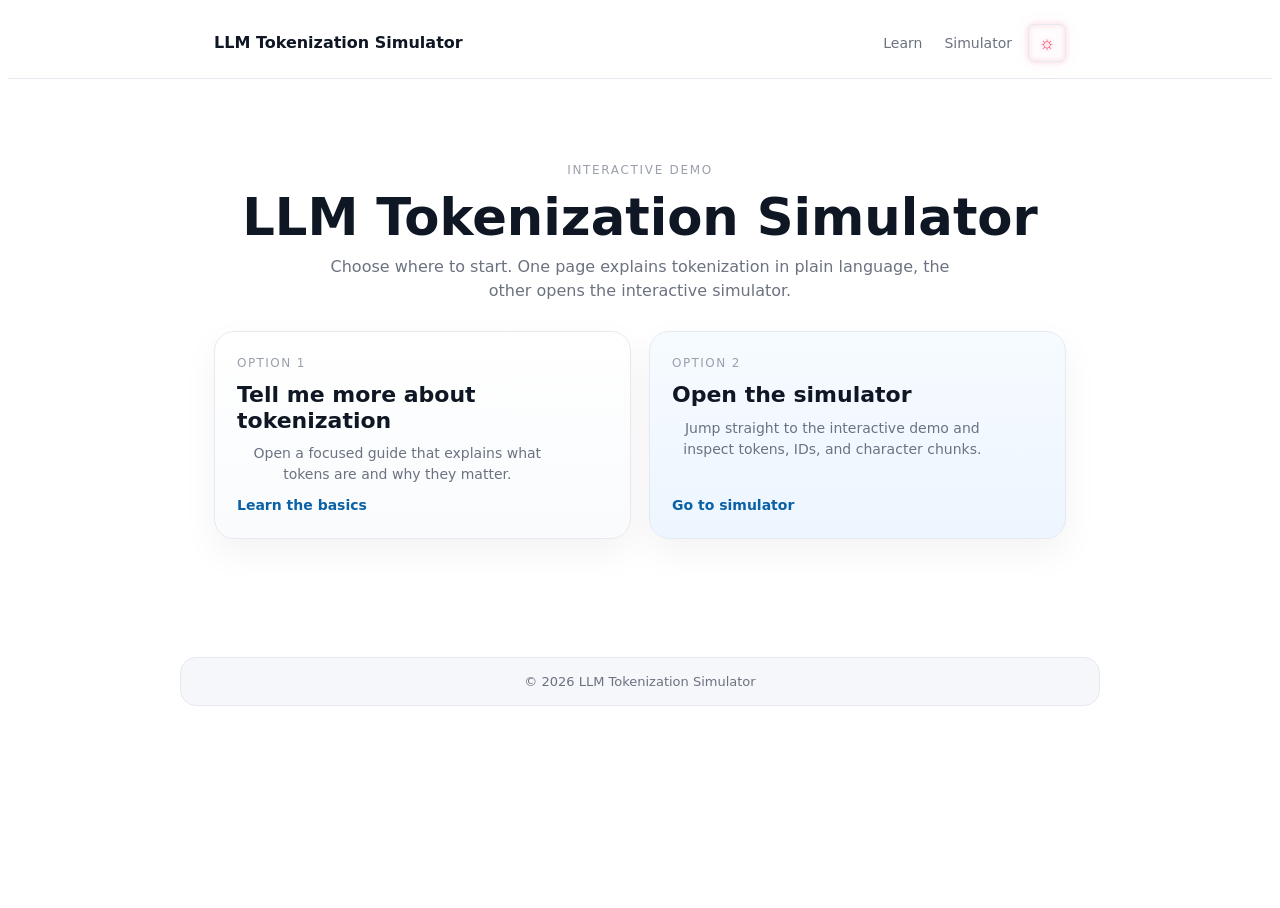
==== commit 6da3eaac: "feat: implement theme toggling and expand tokenization algorithm by adding two options with UI styli" ====
--- a/index.html
+++ b/index.html
@@ -11,10 +11,13 @@
   <header class="site-header">
     <div class="container">
       <a class="brand" href="./">LLM Tokenization Simulator</a>
-      <nav class="nav" aria-label="Primary">
-        <a href="learn.html">Learn</a>
-        <a href="simulator.html">Simulator</a>
-      </nav>
+      <div class="nav-wrapper" style="display:flex;align-items:center;gap:16px">
+        <nav class="nav" aria-label="Primary">
+          <a href="learn.html">Learn</a>
+          <a href="simulator.html">Simulator</a>
+        </nav>
+        <button class="theme-toggle" id="theme-toggle" aria-label="Toggle dark mode" title="Toggle dark mode">🌙</button>
+      </div>
     </div>
   </header>
 
@@ -44,5 +47,7 @@
   <footer class="site-footer">
     <div class="container">© 2026 LLM Tokenization Simulator</div>
   </footer>
+
+  <script src="js/main.js?v=10" defer></script>
 </body>
 </html>
--- a/css/styles.css
+++ b/css/styles.css
@@ -9,8 +9,21 @@
   --color-border-secondary:#e6e9ef;
   --color-border-tertiary:#e0e4ea;
   --color-text-info:#0b61a6;
+  --color-theme-sun:#ef476f;
+  --color-theme-moon:#118ab2;
   --border-radius-md:10px;
   --container-max:900px;
+}
+
+html[data-theme="dark"]{
+  --color-background-primary:#1a1a1a;
+  --color-background-secondary:#2d2d2d;
+  --color-text-primary:#e8e8e8;
+  --color-text-secondary:#b0b0b0;
+  --color-text-tertiary:#808080;
+  --color-border-secondary:#3a3a3a;
+  --color-border-tertiary:#323232;
+  --color-text-info:#66b3ff;
 }
 
 *{box-sizing:border-box}
@@ -20,14 +33,28 @@
   radial-gradient(circle at top left, rgba(11,97,166,.07), transparent 28%),
   radial-gradient(circle at top right, rgba(149,72,255,.05), transparent 26%),
   linear-gradient(180deg,#ffffff 0%,#fbfcfe 60%,#ffffff 100%);color:var(--color-text-primary);line-height:1.5}
+html[data-theme="dark"] body{background:
+  radial-gradient(circle at top left, rgba(102,179,255,.05), transparent 28%),
+  radial-gradient(circle at top right, rgba(180,130,255,.03), transparent 26%),
+  linear-gradient(180deg,#1a1a1a 0%,#0f0f0f 60%,#1a1a1a 100%)}
 body.home-page{background:#ffffff}
+html[data-theme="dark"] body.home-page{background:#1a1a1a}
 body.simulator-page{background:#ffffff}
+html[data-theme="dark"] body.simulator-page{background:#1a1a1a}
 body.learn-page{background:#ffffff}
+html[data-theme="dark"] body.learn-page{background:#1a1a1a}
 .container{max-width:var(--container-max);margin:0 auto;padding:28px 24px;width:100%}
 .site-header{border-bottom:1px solid var(--color-border-secondary);background:linear-gradient(180deg,rgba(255,255,255,0.6),transparent)}
+html[data-theme="dark"] .site-header{background:linear-gradient(180deg,rgba(30,30,30,0.8),transparent)}
 .site-header .container{display:flex;align-items:center;justify-content:space-between;padding:16px 24px}
 .brand{font-weight:600;color:var(--color-text-primary);text-decoration:none}
 .nav a{margin-left:14px;color:var(--color-text-secondary);text-decoration:none;font-size:14px}
+
+.theme-toggle{background:none;border:1px solid var(--color-border-secondary);padding:6px 10px;border-radius:6px;cursor:pointer;color:var(--color-text-primary);display:flex;align-items:center;justify-content:center;width:38px;height:38px;transition:background-color 0.3s, color 0.3s;font-size:18px}
+.theme-toggle:hover{background-color:var(--color-background-secondary);color:var(--color-text-primary)}
+.nav{display:flex;align-items:center;gap:8px}
+.theme-toggle.is-light{color:var(--color-theme-sun);filter:drop-shadow(0 0 2px rgba(239,71,111,.45)) drop-shadow(0 0 6px rgba(239,71,111,.25))}
+.theme-toggle.is-dark{color:var(--color-theme-moon);filter:drop-shadow(0 0 2px rgba(17,138,178,.45)) drop-shadow(0 0 6px rgba(17,138,178,.25))}
 
 .wrap{padding:30px 0 24px;max-width:860px;margin:0 auto}
 h1{font-size:clamp(2rem,4vw,3.2rem);line-height:1.1;margin:0 0 10px;color:var(--color-text-primary)}
@@ -37,6 +64,9 @@
 .choice-card{display:flex;flex-direction:column;align-items:flex-start;gap:10px;padding:22px;border:1px solid var(--color-border-secondary);border-radius:20px;background:linear-gradient(180deg,#ffffff,#f9fbfd);text-decoration:none;color:inherit;box-shadow:0 14px 36px rgba(15,23,36,.05);transition:transform .16s ease,box-shadow .16s ease,border-color .16s ease}
 .choice-card:hover{transform:translateY(-4px);box-shadow:0 18px 42px rgba(15,23,36,.09);border-color:#cdd8e6}
 .choice-card-accent{background:linear-gradient(180deg,#f6fbff,#edf5ff)}
+html[data-theme="dark"] .choice-card{background:linear-gradient(180deg,#2d2d2d,#252525);box-shadow:0 14px 36px rgba(0,0,0,.3)}
+html[data-theme="dark"] .choice-card:hover{box-shadow:0 18px 42px rgba(0,0,0,.4)}
+html[data-theme="dark"] .choice-card-accent{background:linear-gradient(180deg,#1f3a50,#1a2f40)}
 .choice-kicker{font-size:12px;letter-spacing:.12em;text-transform:uppercase;color:var(--color-text-tertiary)}
 .choice-card h2{margin:0;font-size:22px;line-height:1.15;text-align:left}
 .choice-card p{margin:0;color:var(--color-text-secondary);font-size:14px;max-width:36ch}
@@ -44,6 +74,7 @@
 .learn-overview{max-width:980px}
 .section-label{font-size:12px;letter-spacing:.14em;text-transform:uppercase;color:var(--color-text-tertiary);margin:0 0 10px;text-align:center}
 .learn-accordion{margin:0 0 18px;border:1px solid var(--color-border-secondary);border-radius:18px;background:linear-gradient(180deg,#ffffff,#fbfcfe);box-shadow:0 12px 30px rgba(15,23,36,.04);overflow:hidden}
+html[data-theme="dark"] .learn-accordion{background:linear-gradient(180deg,#2d2d2d,#252525);box-shadow:0 12px 30px rgba(0,0,0,.3)}
 .learn-accordion summary{list-style:none;display:flex;align-items:center;justify-content:space-between;gap:16px;padding:18px 20px;cursor:pointer}
 .learn-accordion summary::-webkit-details-marker{display:none}
 .learn-accordion[open] summary{border-bottom:1px solid var(--color-border-secondary)}
@@ -56,6 +87,7 @@
 .site-footer .container{text-align:center}
 .eyebrow{font-size:12px;letter-spacing:.14em;text-transform:uppercase;color:var(--color-text-tertiary);margin-bottom:10px}
 .card{width:100%;padding:20px;border:1px solid var(--color-border-secondary);border-radius:16px;background:linear-gradient(180deg,#fff,#fafbfc);box-shadow:0 10px 30px rgba(15,23,36,.04);text-align:center}
+html[data-theme="dark"] .card{background:linear-gradient(180deg,#2d2d2d,#252525);box-shadow:0 10px 30px rgba(0,0,0,.3)}
 .card h3{margin:0 0 8px;font-size:16px;color:var(--color-text-primary)}
 .card p{margin:0;color:var(--color-text-secondary);font-size:14px}
 .repo-link{display:inline-block;padding:1px 8px;border-radius:999px;background:linear-gradient(180deg,#e9f2ff,#dce9ff);color:var(--color-text-info);text-decoration:none;font-weight:600;box-shadow:inset 0 0 0 1px rgba(11,97,166,.12)}
@@ -66,7 +98,9 @@
 textarea{width:100%;min-height:90px;padding:12px 14px;font-size:15px;font-family:var(--font-sans);resize:vertical;border-radius:8px;background:var(--color-background-secondary);color:var(--color-text-primary);border:1px solid var(--color-border-secondary)}
 textarea:focus{outline:none;border-color:var(--color-text-info);box-shadow:0 4px 18px rgba(11,97,166,0.08)}
 .controls{display:flex;gap:12px;flex-wrap:wrap;margin-top:16px;align-items:center;justify-content:center}
-select{padding:7px 12px;font-size:13px;border-radius:8px;border:1px solid var(--color-border-secondary);background:transparent;color:var(--color-text-primary)}
+select{padding:10px 14px;font-size:14px;border-radius:10px;border:1.5px solid var(--color-border-secondary);background:var(--color-background-secondary);color:var(--color-text-primary);font-family:var(--font-sans);font-weight:500;cursor:pointer;transition:all 0.2s ease;appearance:none;background-image:url("data:image/svg+xml;charset=UTF-8,%3csvg xmlns='http://www.w3.org/2000/svg' viewBox='0 0 24 24' fill='none' stroke='currentColor' stroke-width='2' stroke-linecap='round' stroke-linejoin='round'%3e%3cpolyline points='6 9 12 15 18 9'%3e%3c/polyline%3e%3c/svg%3e");background-repeat:no-repeat;background-position:right 10px center;background-size:18px;padding-right:40px}
+select:hover{border-color:var(--color-text-info);box-shadow:0 2px 8px rgba(11,97,166,0.1)}
+select:focus{outline:none;border-color:var(--color-text-info);box-shadow:0 0 0 3px rgba(11,97,166,0.1)}
 .stats{display:grid;grid-template-columns:repeat(3,minmax(0,1fr));gap:16px;margin:1.75rem auto;justify-items:center;max-width:900px}
 .stat{width:100%;background:var(--color-background-secondary);border-radius:10px;padding:14px 16px;text-align:center}
 .stat-label{font-size:12px;color:var(--color-text-secondary);margin-bottom:4px}
@@ -75,20 +109,26 @@
 .tab{padding:8px 14px;border-radius:999px;border:1px solid var(--color-border-secondary);font-size:13px;cursor:pointer;background:transparent;color:var(--color-text-secondary);transition:all .15s}
 .tab.on{background:var(--color-text-primary);color:var(--color-background-primary);border-color:transparent}
 .tab-panel{padding:18px;border:1px solid var(--color-border-secondary);border-radius:18px;background:#ffffff;box-shadow:0 12px 30px rgba(15,23,36,.04)}
+html[data-theme="dark"] .tab-panel{background:#2d2d2d;box-shadow:0 12px 30px rgba(0,0,0,.3)}
 .legend{display:flex;flex-wrap:wrap;gap:10px;margin:0 auto 14px;justify-content:center}
 .legend-item{display:flex;align-items:center;gap:8px;font-size:12px;color:var(--color-text-secondary)}
 .legend-swatch{width:12px;height:12px;border-radius:3px}
 .token-row{display:flex;flex-wrap:wrap;gap:10px;min-height:40px;padding:16px;background:var(--color-background-secondary);border-radius:10px;justify-content:center}
+html[data-theme="dark"] .token-row{filter:brightness(1.1) saturate(1.3)}
 .tok{display:inline-flex;flex-direction:column;align-items:center;border-radius:8px;overflow:hidden;cursor:pointer;transition:transform .12s;border:1px solid transparent}
 .tok:hover{transform:translateY(-3px)}
 .tok.active{border-color:rgba(0,0,0,.08)}
 .tok-text{padding:6px 10px;font-size:14px;font-family:var(--font-mono);font-weight:600;white-space:pre}
 .tok-id{padding:4px 6px;font-size:11px;font-family:var(--font-mono);opacity:.95;border-radius:6px;margin-top:6px}
 .char-row{display:flex;flex-wrap:wrap;gap:8px;min-height:36px;padding:14px;background:var(--color-background-secondary);border-radius:10px;font-family:var(--font-mono);font-size:13px;justify-content:center}
+html[data-theme="dark"] .char-row{filter:brightness(1.1) saturate(1.3)}
 .char-box{padding:4px 8px;border-radius:6px}
 .info-box{margin:1.5rem auto 0;padding:16px;border-radius:10px;background:var(--color-background-secondary);border:1px solid var(--color-border-tertiary);max-width:860px}
+html[data-theme="dark"] .info-box{background:#3a3a3a;border:1.5px solid #505050;box-shadow:0 4px 12px rgba(0,0,0,0.4)}
 .info-box-title{font-size:14px;font-weight:600;color:var(--color-text-primary);margin-bottom:6px}
 .info-body{font-size:13px;color:var(--color-text-secondary);line-height:1.6}
+.learn-fact-card{width:100%;padding:12px 14px;border-radius:10px;background:var(--color-background-secondary);border:1px solid var(--color-border-tertiary);box-shadow:0 4px 12px rgba(15,23,36,.06)}
+html[data-theme="dark"] .learn-fact-card{background:#3a3a3a;border:1.5px solid #505050;box-shadow:0 4px 12px rgba(0,0,0,.4)}
 .mini-note{margin-top:10px !important;font-size:12px !important;color:var(--color-text-tertiary) !important;line-height:1.5}
 .hint{font-size:12px;color:var(--color-text-tertiary);margin-top:8px;text-align:center}
 .id-row{font-family:var(--font-mono);font-size:13px;padding:14px;background:var(--color-background-secondary);border-radius:10px;word-break:break-all;line-height:1.9;color:var(--color-text-primary);text-align:center}
